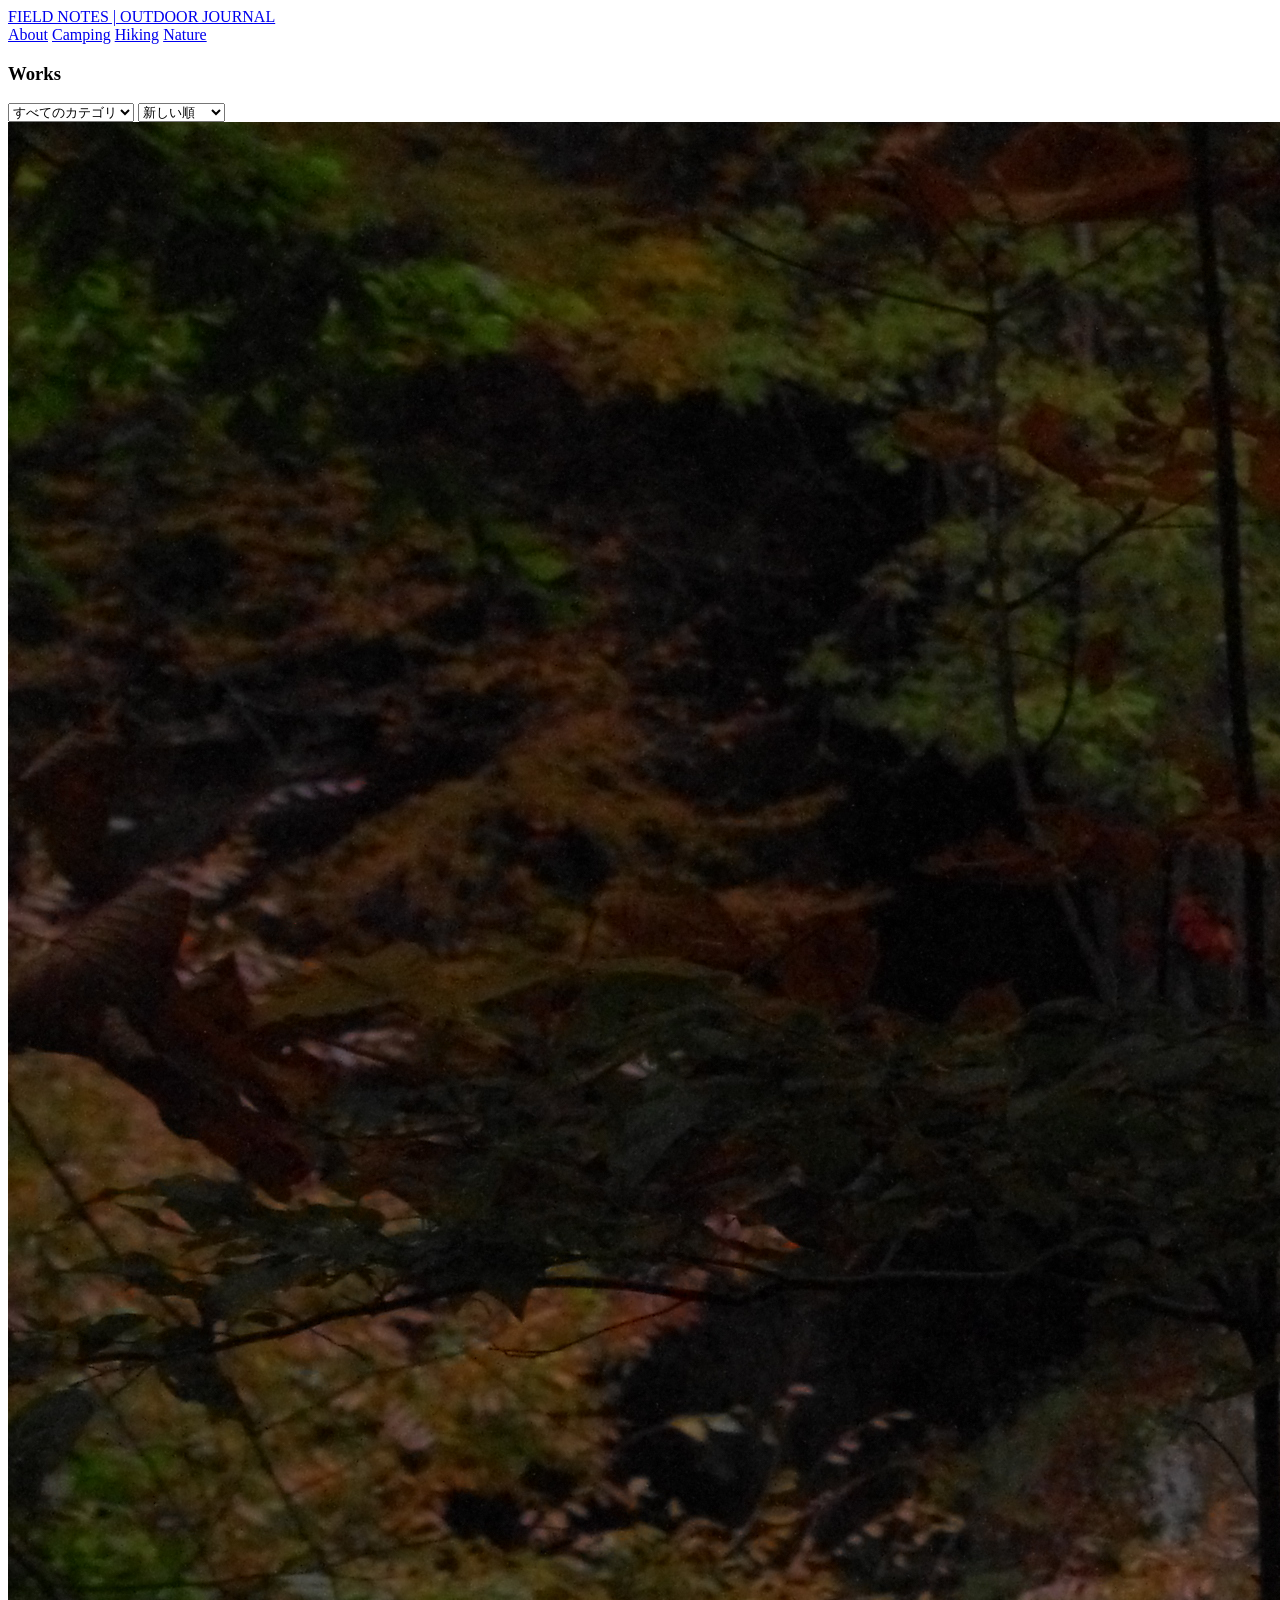
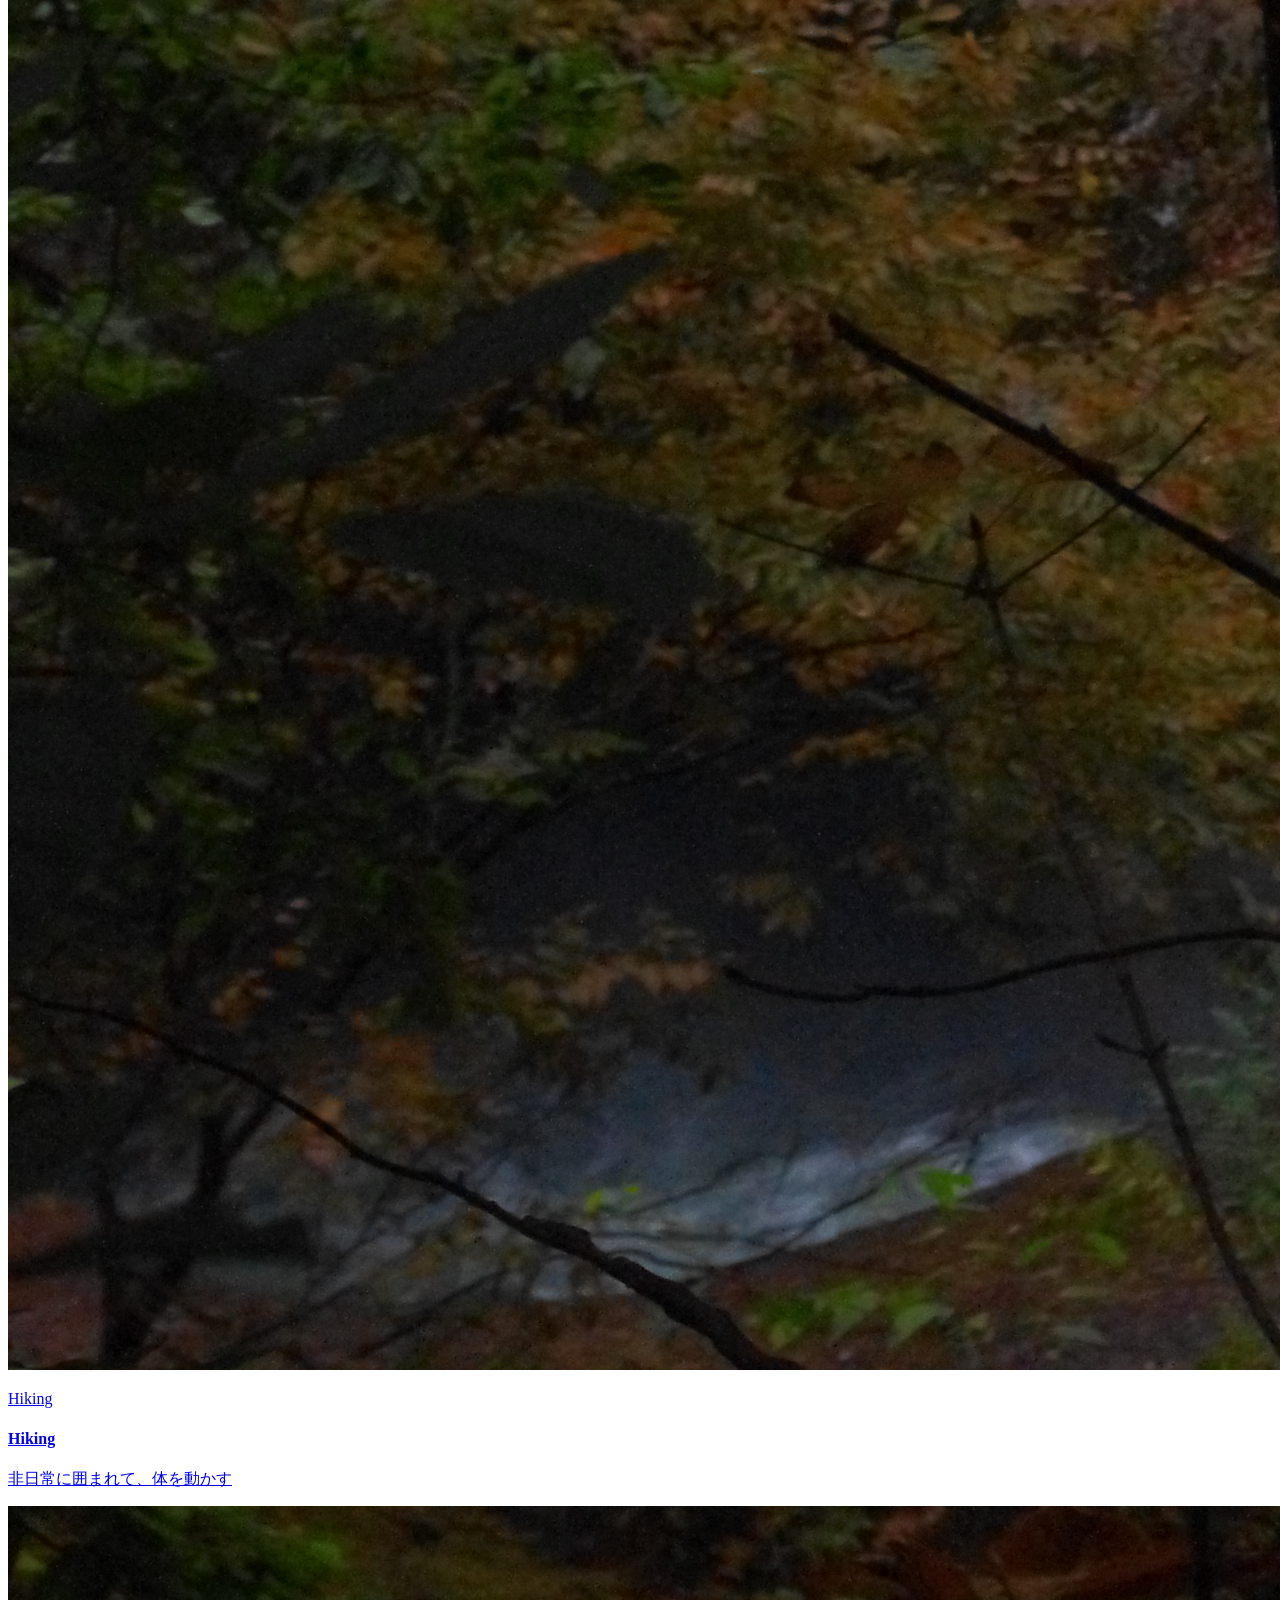
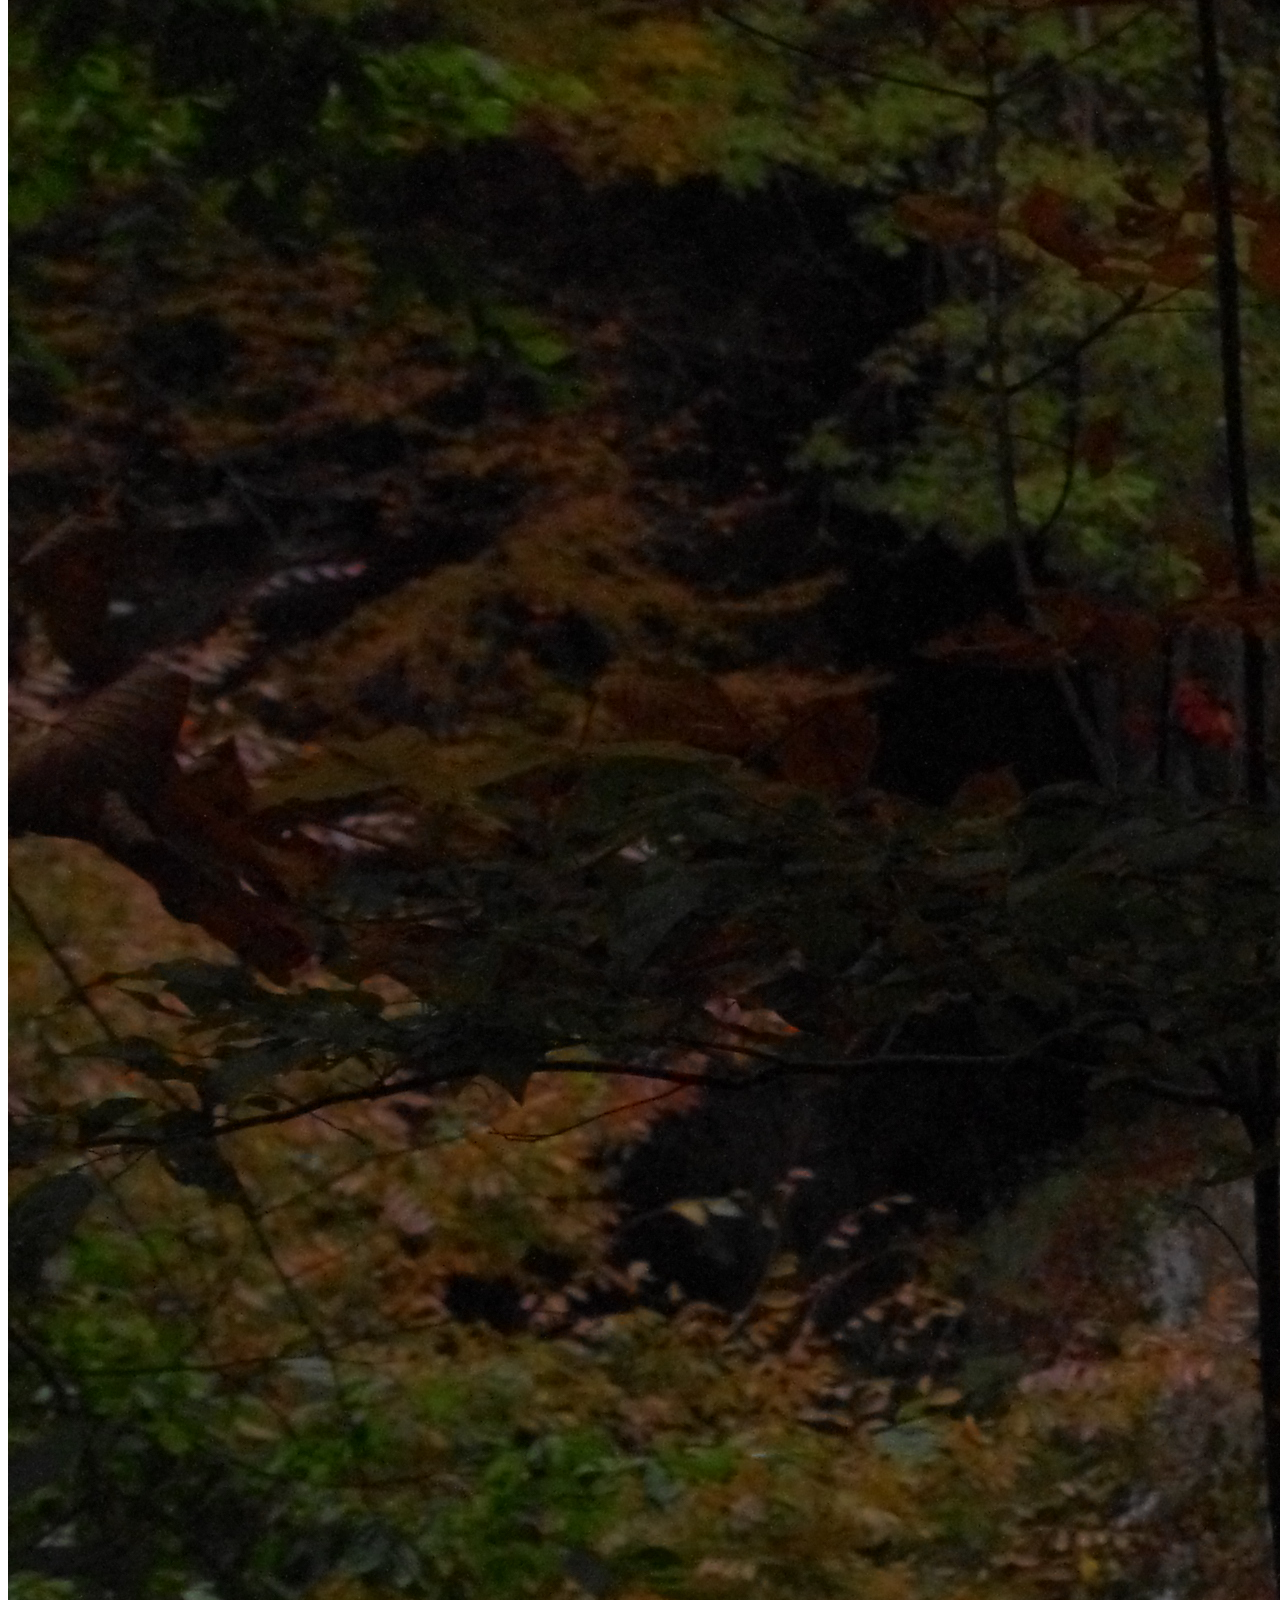
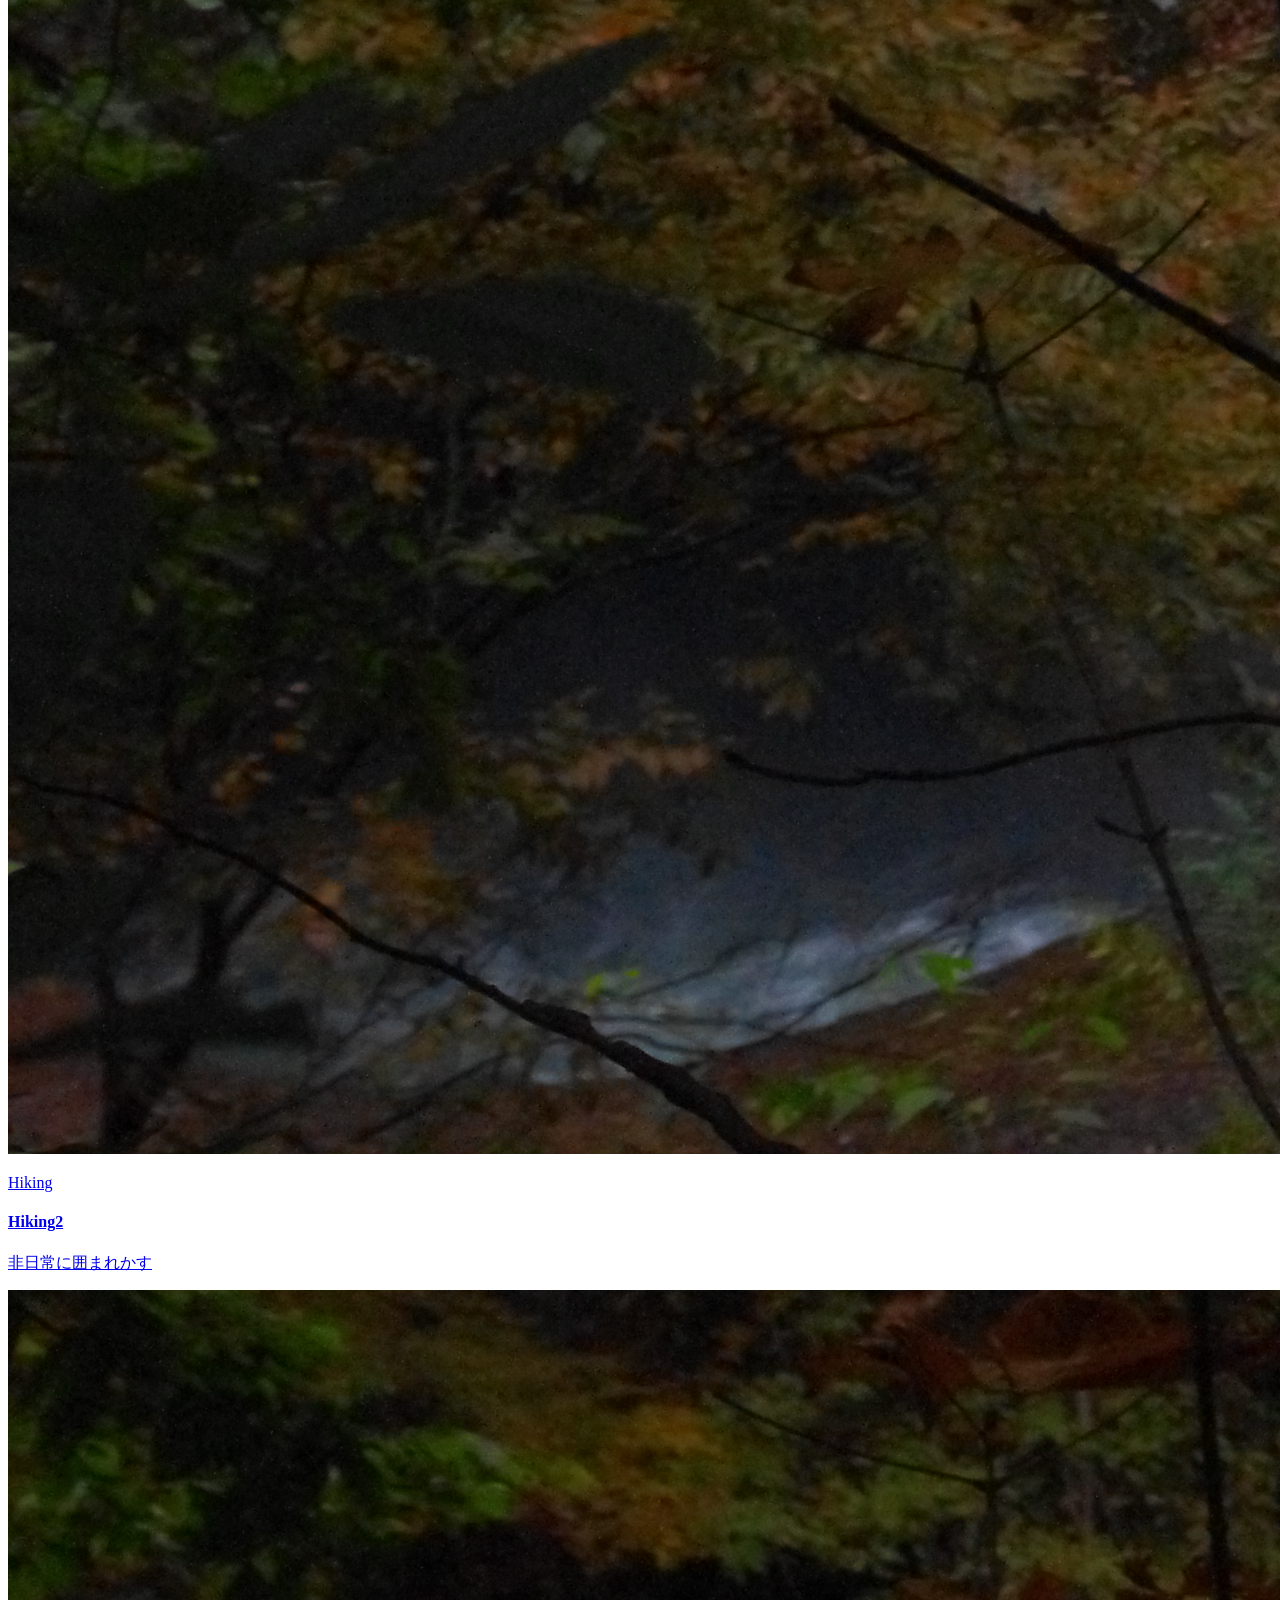
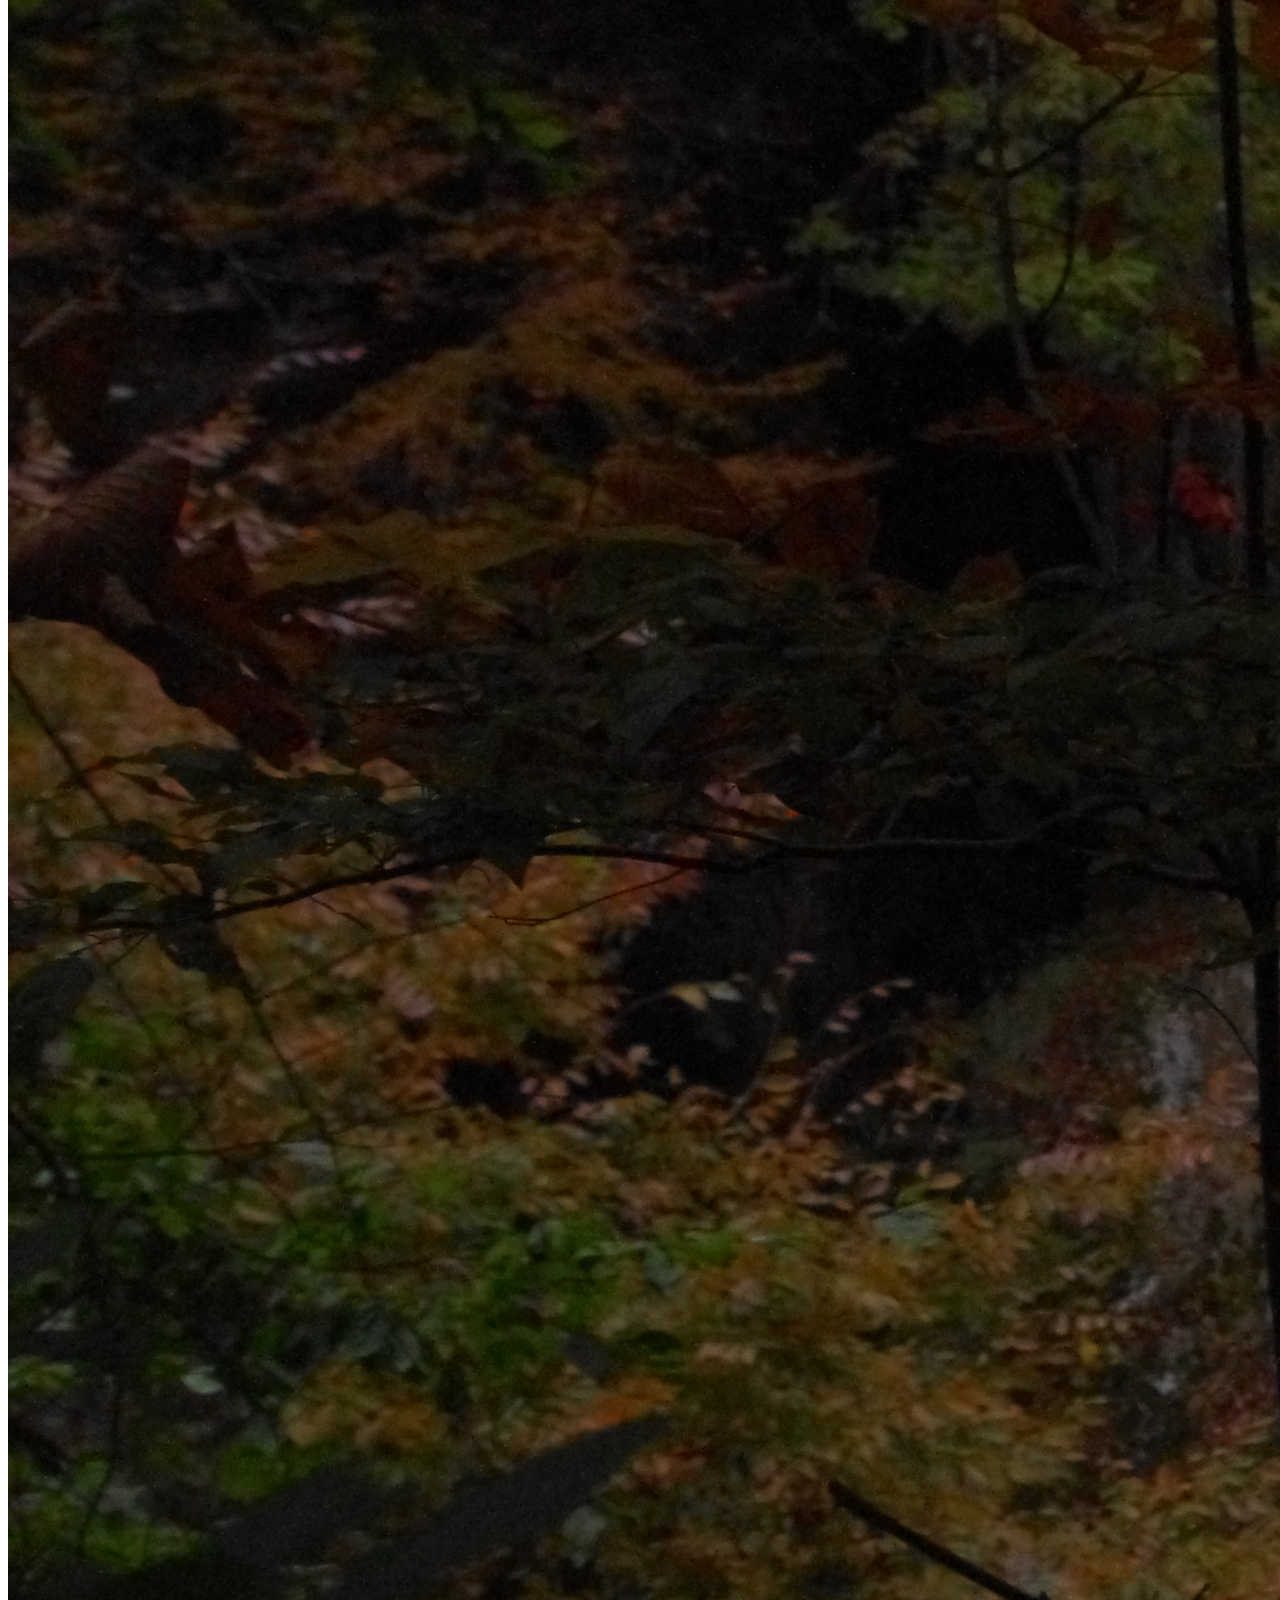
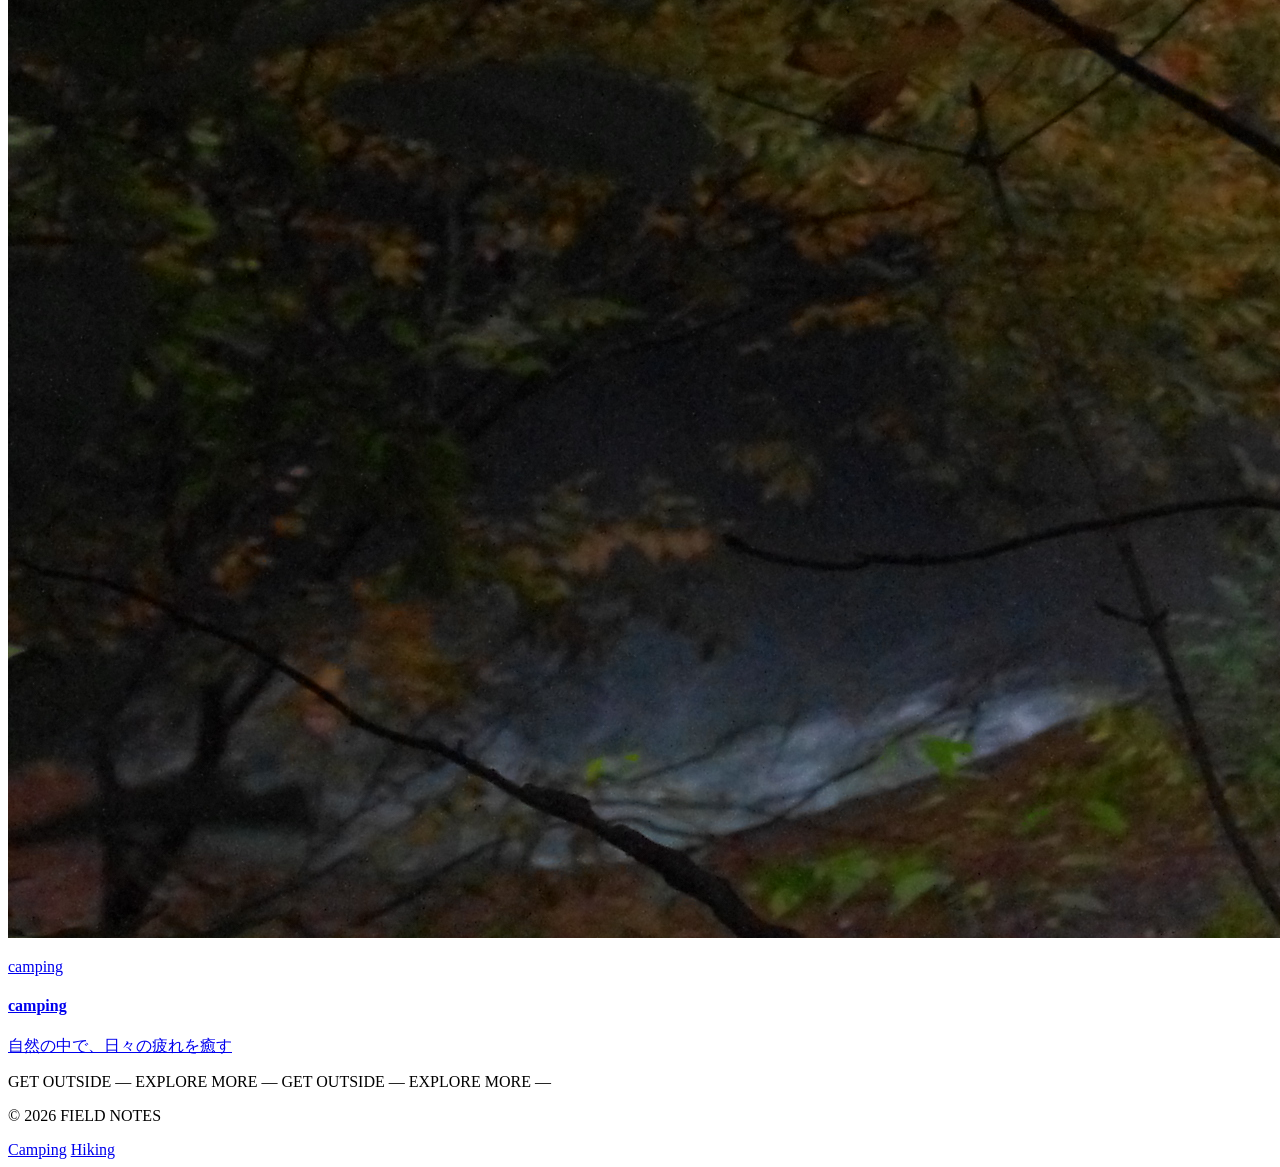
==== index.html @ 15b5d0ed "Add files via upload" ====
<!DOCTYPE html>
<html lang="ja">
<head>
    <meta charset="UTF-8">
    <meta name="viewport" content="width=device-width, initial-scale=1.0">
    <title>FIELD NOTES | Outdoor Journal</title>
    <link rel="stylesheet" href="style.css">
</head>
<body>

    <header>
        <a href="#" class="logo">FIELD NOTES | OUTDOOR JOURNAL</a>
        <nav>
            <a href="#about">About</a>
            <a href="#camping">Camping</a>
            <a href="#hiking">Hiking</a>
            <a href="#nature">Nature</a>
        </nav>
    </header>

    <main>
        <section id="works" class="works">
            <h3>Works</h3>
            
            <div class="works-controls">
                <select id="category">
                    <option value="all">すべてのカテゴリ</option>
                </select>
                <select id="sort">
                    <option value="new">新しい順</option>
                    <option value="old">古い順</option>
                    <option value="title">タイトル順</option>
                </select>
            </div>
            <div id="works-grid"></div>


        </section>
        <!--
        <section class="hero">
            <div class="hero-image">
                <img src="./自然 html 画像 1.JPG" alt="自然の風景">
            </div>
            <div class="hero-title">
                <p class="small-text">OUTDOOR JOURNAL / 2026</p>
                <h1>FIND YOUR<br>WILD.</h1>
                <p class="hero-description">
                    CAMPING × HIKING × NATURE
                </p>
            </div>
        </section>-->

        <section class="marquee">
            <div class="marquee-track">
                <span>GET OUTSIDE — EXPLORE MORE — </span>
                <span>GET OUTSIDE — EXPLORE MORE — </span>
                
            </div>
        </section>

    </main>

    <footer>
        <p>© 2026 FIELD NOTES</p>
        <div>
            <a href="#camping">Camping</a>
            <a href="#hiking">Hiking</a>
        </div>
    </footer>
    <script src="works.js"></script>
</body>
</html>
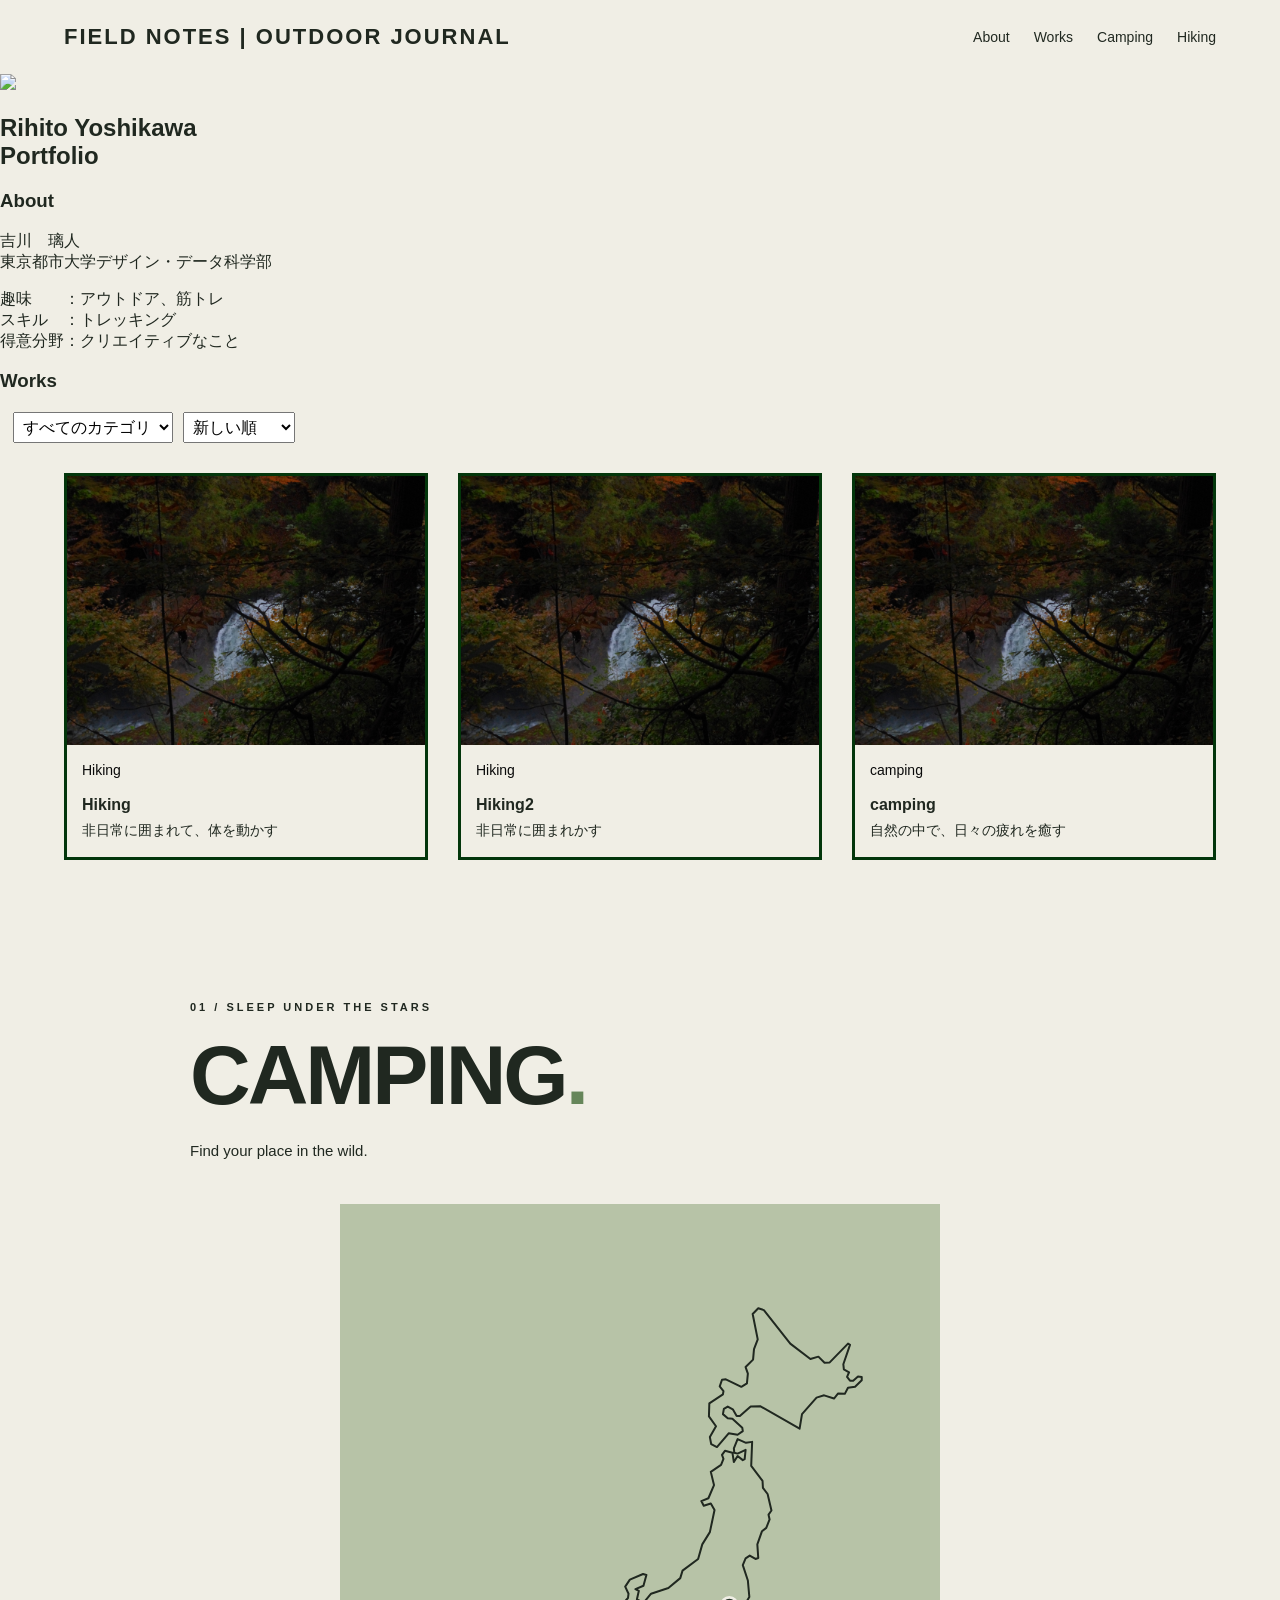
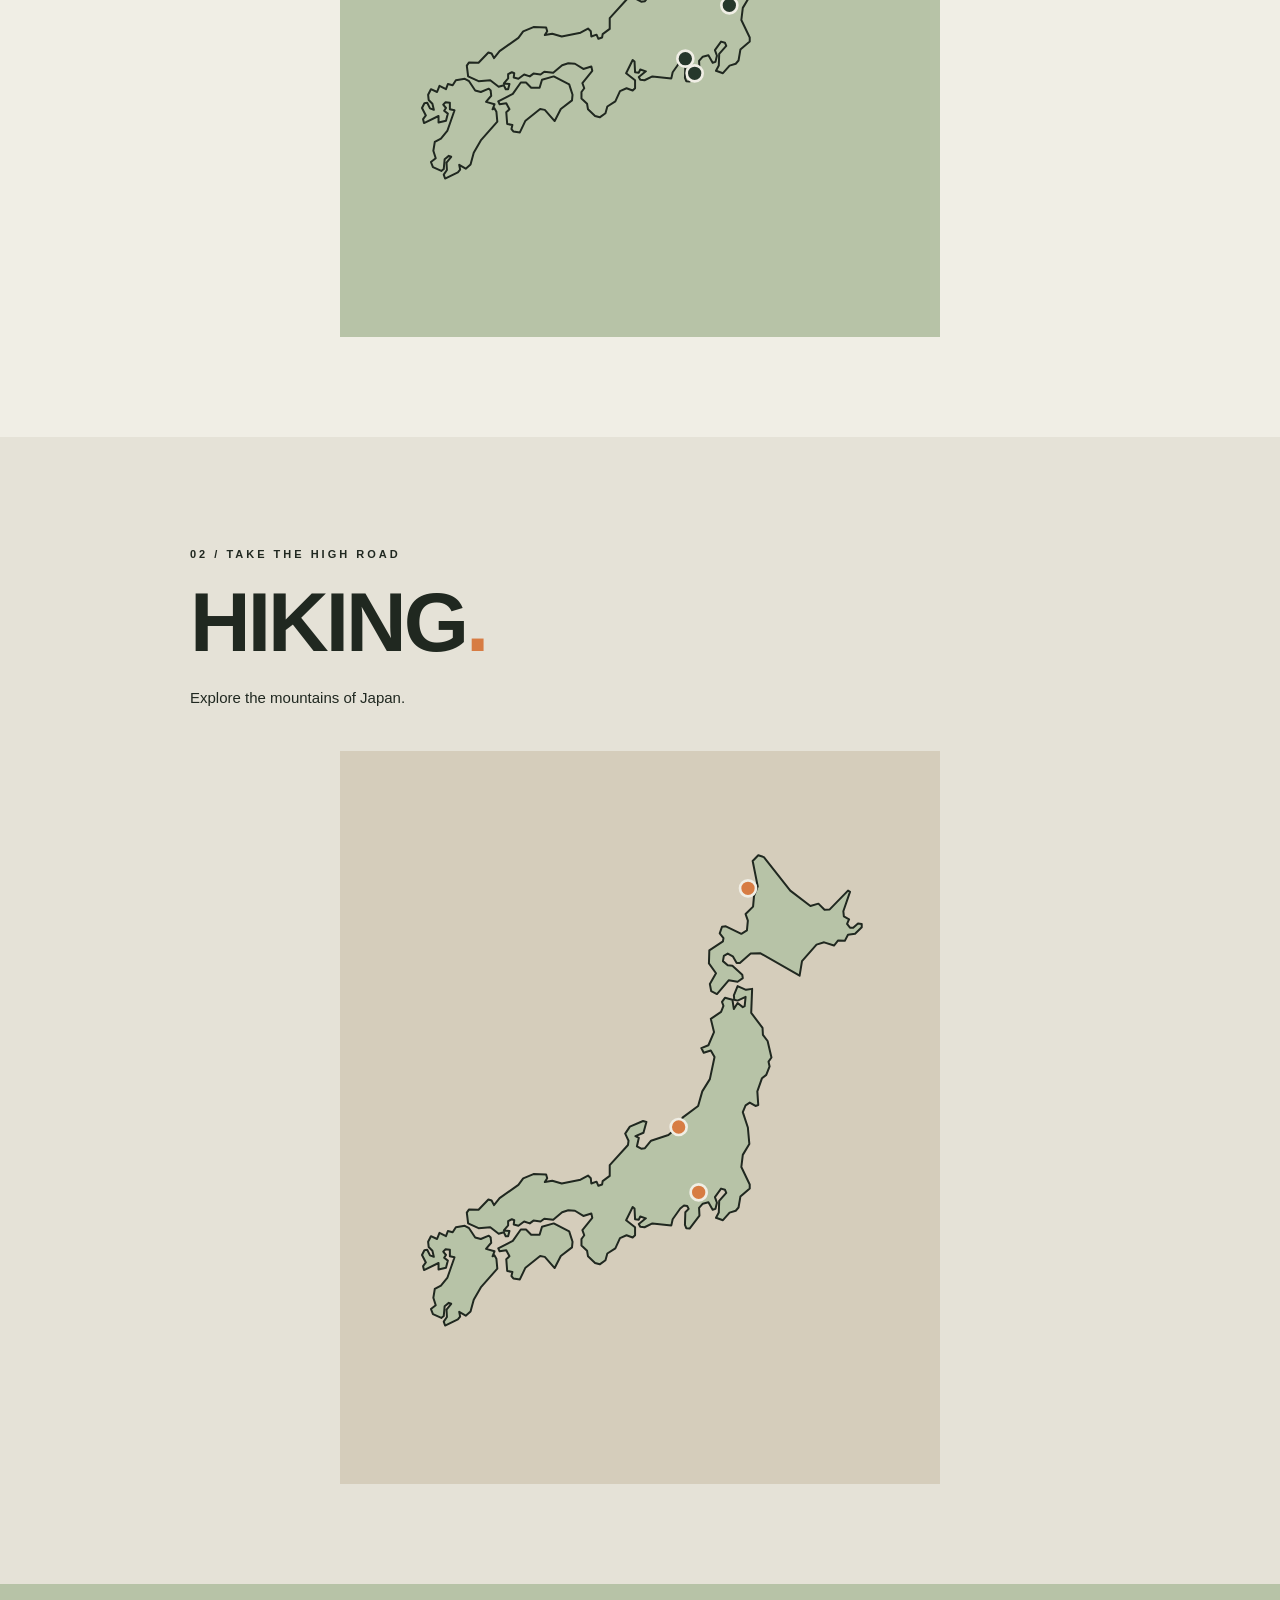
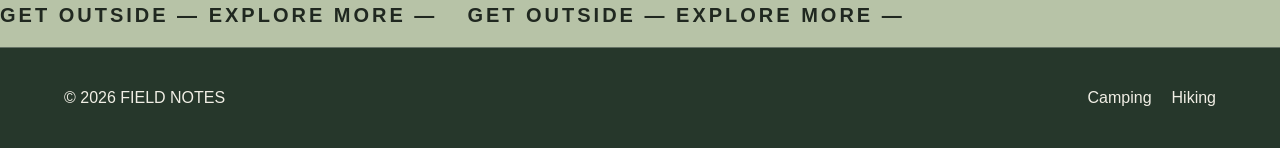
==== commit 41583c16: "Add files via upload" ====
--- a/index.html
+++ b/index.html
@@ -13,17 +13,38 @@
         <a href="#" class="logo">FIELD NOTES | OUTDOOR JOURNAL</a>
         <nav>
             <a href="#about">About</a>
+            <a href="#works">Works</a>
             <a href="#camping">Camping</a>
             <a href="#hiking">Hiking</a>
-            <a href="#nature">Nature</a>
         </nav>
     </header>
 
     <main>
+        <section id="top">
+            <img src="./media/top.jpg" width="80%">
+            <h1>
+                Rihito Yoshikawa<br>
+                Portfolio
+            </h1>
+            <p id="weather-icon"> </p>
+        </section>
+        <section id="about">
+        <h3>About</h3>
+        <p>
+            吉川　璃人<br>
+            東京都市大学デザイン・データ科学部
+        </p>
+        <p>
+            趣味　　：アウトドア、筋トレ<br>
+            スキル　：トレッキング<br>
+            得意分野：クリエイティブなこと
+        </p>
+        
+        </section>
         <section id="works" class="works">
             <h3>Works</h3>
-            
             <div class="works-controls">
+                
                 <select id="category">
                     <option value="all">すべてのカテゴリ</option>
                 </select>
@@ -37,6 +58,145 @@
 
 
         </section>
+
+        
+
+
+
+
+
+<!-- CAMPING SECTION -->
+<section id="camping" class="outdoor-section camping-section">
+
+    <div class="outdoor-heading">
+        <p class="outdoor-label">01 / SLEEP UNDER THE STARS</p>
+        <h2>CAMPING<span>.</span></h2>
+        <p>Find your place in the wild.</p>
+    </div>
+
+    <div class="outdoor-map-layout">
+
+        <div class="outdoor-map">
+            <svg id="camping-map"
+                 viewBox="0 0 420 520"
+                 xmlns="http://www.w3.org/2000/svg">
+
+                <!-- ここに前に送ってくれた日本地図のpathをすべて貼る -->
+            
+<!-- 日本地図の輪郭 -->
+<g class="japan-land">
+
+  <!-- 本州 -->
+  <path d="M294.1 163.4 L289.5 164.1 283.2 161.3 280.4 168.3 280.7 171.5 283.2 172.2 289.2 169.4 288.5 176.4 287.1 177.1 283.2 174 280.4 178.5 279.3 171.5 273.7 170.1 271.5 173.2 272.6 176.1 270.8 180.7 263.1 185.9 265.5 195.8 261.3 205.7 256 207.8 257.8 211.3 263.1 209.6 265.9 214.5 262.4 231.1 256.7 240.3 253.6 251.2 241.9 260 240.2 265.6 231.3 273 218.3 277.3 213.7 282.9 210.9 283.3 207.7 281.5 209.1 275.2 206.6 273.8 212.6 271.3 214.8 263.2 212.3 262.5 202.4 266.7 198.9 272 201.4 277.3 201 280.5 187.3 295.6 187.3 303.7 182 307.6 181.6 310.1 178.8 311.1 177.4 308 173.5 309.4 173.1 305.5 171 303.4 165.4 306.5 151.3 309.4 144.2 307.3 138.6 308.3 140.4 305.5 139.6 302.7 130.1 302.3 122.4 305.5 118.8 310.4 104.7 320.3 100.5 325.6 98.7 322.1 96.3 321.4 88.9 329.1 81.8 328.8 80.1 331.2 81.1 339.3 88.9 342.9 97.7 342.2 104 347.1 107.9 346 109.3 348.9 111.1 348.9 112.1 345 107.9 344.6 111.1 340.8 111.1 337.6 113.9 336.2 115.7 336.9 115.3 340.1 118.8 341.1 123.1 337.9 127.3 339.3 130.1 337.2 135.4 337.9 138.2 335.8 144.9 336.5 151.6 330.9 156.2 329.5 161.2 329.8 167.5 333.7 173.5 331.9 174.2 335.1 166.8 344.3 168.2 348.2 166.1 351 166.1 355.9 170.3 359.8 171 364 176.3 369 179.8 370 184.1 366.9 185.5 361.9 191.5 358 195 350.3 199.9 348.2 204.5 349.9 206.3 348.2 206.3 342.2 199.6 336.9 204.5 327 205.9 328.1 206.3 336.2 209.1 336.5 210.2 334.1 214.4 335.5 209.1 339.7 210.2 341.8 213.4 342.2 219.3 339.3 233.5 340.8 234.5 336.2 240.2 328.1 243 325.9 245.4 326.3 246.5 328.4 244 330.9 243.7 340.4 244.7 342.9 247.2 343.2 254.6 333.4 254.3 327.7 257.1 324.5 261.3 323.5 264.5 329.1 266.6 328.4 267.7 323.8 266.2 319.6 270.8 313.2 273.7 314 274.7 316.4 269.4 322.4 269.1 331.2 267 335.1 272.2 336.9 277.2 331.2 281.8 329.8 283.9 327.4 285.3 319.2 292.3 313.2 292.3 310.1 286 297 287.1 287.9 292 279.7 290.9 267.4 287.1 255.8 289.2 250.8 292.3 248.7 296.6 251.2 298.7 250.5 298 240.3 301.5 230.4 304.7 227.9 307.2 221.6 306.4 218 308.6 214.9 305.7 202.5 302.2 197.9 301.9 192.6 293.4 181.4 Z"/>
+
+  <!-- 北海道 -->
+  <path d="M367.5 90.7 366 89.7 352.3 103.8 348.4 104.1 343.8 99.5 337.8 101.3 322.7 89.7 302.9 64.6 298.7 63.2 294.5 67.5 298.3 86.5 295.5 93.9 294.8 101.7 289.2 107.3 290.9 112.2 290.2 119.6 286 122.1 274.4 116.5 271.5 116.8 269.8 121.8 272.6 125.3 272.2 127.8 262 134.5 261.7 144.3 267 151.7 262.4 159.8 263.4 165.1 267.7 167.3 276.5 157 283.2 158.1 287.1 155.3 286.7 152.8 279.3 146.1 275.8 145.7 272.2 142.6 272.9 138.7 275.8 136.9 279.6 139 282.5 144 284.9 144 293 136.9 300.1 136.6 329.7 153.5 331.5 142.6 342.4 130.2 348.1 128.5 355.5 130.9 358.6 127.1 363.6 127.4 366 122.8 371.3 122.1 376.3 117.2 376.3 114.7 373.5 114.4 369.9 117.5 367.5 117.5 365.3 114.7 366.8 111.2 362.9 109.1 362.5 105.2 Z"/>
+
+  <!-- 九州 -->
+  <path d="M78.6 341.1 71.9 342.2 69.5 346 65.9 345 64.5 348.9 59.6 346.4 57.8 351 53.2 348.9 51.1 353.1 51.5 357 54.3 359.8 55.4 364.4 52.5 363.3 50.4 359.1 48.3 359.4 46.5 363 49.4 368.6 47.3 371.4 48 374.3 58.9 369 58.9 373.9 64.5 372.5 65.9 367.2 63.1 365.1 64.5 363 62.4 360.5 64.2 358.7 67.4 359.1 67.4 364 70.9 364.7 65.6 379.9 60.7 385.9 56.1 388.4 55 395.1 56.8 400.7 53.2 403.5 54.7 407.4 61 410.2 62.8 408.8 63.5 401.4 66.6 398.9 68.4 399.6 64.9 403.9 65.2 409.5 62.8 413 63.8 415.9 73.4 411.3 75.1 409.2 74.4 405.6 79.3 408.5 82.9 405.3 85.3 396.5 90.6 387.3 103 373.2 102.3 365.8 100.9 363.3 99.4 364 100.9 360.2 94.5 358.4 98.4 353.8 98 349.9 96.6 348.5 90.6 351 86.4 349.9 81.8 342.9 Z"/>
+
+  <!-- 四国 -->
+  <path d="M156.9 345.3 145.3 339.3 136.5 341.8 134.7 347.8 128.4 347.8 124.5 343.9 120.6 343.9 114.6 352.4 103.7 358 104.7 360.2 109.7 359.4 112.1 364 109.7 366.1 110.4 375 114.3 375.7 113.6 378.8 115 380.6 119.9 381.3 124.1 372.5 135.1 363.7 138.6 364.4 146 372.8 150.6 363.7 159 357.3 159.4 353.1 Z"/>
+
+</g>
+
+<!-- マーカーは輪郭より後ろに隠れないよう最後に置く -->
+<g id="camping-markers"></g>
+
+        
+            </svg>
+        </div>
+
+        <article id="camping-popup" class="outdoor-popup"
+                 aria-live="polite">
+            <button type="button" class="popup-close"
+                    data-close="camping-popup"
+                    aria-label="閉じる">×</button>
+
+            <p id="camping-category" class="popup-category">
+                CAMPING SPOT
+            </p>
+            <h3 id="camping-name">Choose a destination</h3>
+            <p id="camping-location"></p>
+            <p id="camping-description">
+                地図上のマーカーを選択してください。
+            </p>
+        </article>
+
+    </div>
+</section>
+
+
+<!-- HIKING SECTION -->
+<section id="hiking" class="outdoor-section hiking-section">
+
+    <div class="outdoor-heading">
+        <p class="outdoor-label">02 / TAKE THE HIGH ROAD</p>
+        <h2>HIKING<span>.</span></h2>
+        <p>Explore the mountains of Japan.</p>
+    </div>
+
+    <div class="outdoor-map-layout">
+
+        <div class="outdoor-map">
+            <svg id="hiking-map"
+                 viewBox="0 0 420 520"
+                 xmlns="http://www.w3.org/2000/svg">
+
+                <!-- Campingと同じ日本地図のpathを貼る -->
+                 
+<!-- 日本地図の輪郭 -->
+<g class="japan-land">
+
+  <!-- 本州 -->
+  <path d="M294.1 163.4 L289.5 164.1 283.2 161.3 280.4 168.3 280.7 171.5 283.2 172.2 289.2 169.4 288.5 176.4 287.1 177.1 283.2 174 280.4 178.5 279.3 171.5 273.7 170.1 271.5 173.2 272.6 176.1 270.8 180.7 263.1 185.9 265.5 195.8 261.3 205.7 256 207.8 257.8 211.3 263.1 209.6 265.9 214.5 262.4 231.1 256.7 240.3 253.6 251.2 241.9 260 240.2 265.6 231.3 273 218.3 277.3 213.7 282.9 210.9 283.3 207.7 281.5 209.1 275.2 206.6 273.8 212.6 271.3 214.8 263.2 212.3 262.5 202.4 266.7 198.9 272 201.4 277.3 201 280.5 187.3 295.6 187.3 303.7 182 307.6 181.6 310.1 178.8 311.1 177.4 308 173.5 309.4 173.1 305.5 171 303.4 165.4 306.5 151.3 309.4 144.2 307.3 138.6 308.3 140.4 305.5 139.6 302.7 130.1 302.3 122.4 305.5 118.8 310.4 104.7 320.3 100.5 325.6 98.7 322.1 96.3 321.4 88.9 329.1 81.8 328.8 80.1 331.2 81.1 339.3 88.9 342.9 97.7 342.2 104 347.1 107.9 346 109.3 348.9 111.1 348.9 112.1 345 107.9 344.6 111.1 340.8 111.1 337.6 113.9 336.2 115.7 336.9 115.3 340.1 118.8 341.1 123.1 337.9 127.3 339.3 130.1 337.2 135.4 337.9 138.2 335.8 144.9 336.5 151.6 330.9 156.2 329.5 161.2 329.8 167.5 333.7 173.5 331.9 174.2 335.1 166.8 344.3 168.2 348.2 166.1 351 166.1 355.9 170.3 359.8 171 364 176.3 369 179.8 370 184.1 366.9 185.5 361.9 191.5 358 195 350.3 199.9 348.2 204.5 349.9 206.3 348.2 206.3 342.2 199.6 336.9 204.5 327 205.9 328.1 206.3 336.2 209.1 336.5 210.2 334.1 214.4 335.5 209.1 339.7 210.2 341.8 213.4 342.2 219.3 339.3 233.5 340.8 234.5 336.2 240.2 328.1 243 325.9 245.4 326.3 246.5 328.4 244 330.9 243.7 340.4 244.7 342.9 247.2 343.2 254.6 333.4 254.3 327.7 257.1 324.5 261.3 323.5 264.5 329.1 266.6 328.4 267.7 323.8 266.2 319.6 270.8 313.2 273.7 314 274.7 316.4 269.4 322.4 269.1 331.2 267 335.1 272.2 336.9 277.2 331.2 281.8 329.8 283.9 327.4 285.3 319.2 292.3 313.2 292.3 310.1 286 297 287.1 287.9 292 279.7 290.9 267.4 287.1 255.8 289.2 250.8 292.3 248.7 296.6 251.2 298.7 250.5 298 240.3 301.5 230.4 304.7 227.9 307.2 221.6 306.4 218 308.6 214.9 305.7 202.5 302.2 197.9 301.9 192.6 293.4 181.4 Z"/>
+
+  <!-- 北海道 -->
+  <path d="M367.5 90.7 366 89.7 352.3 103.8 348.4 104.1 343.8 99.5 337.8 101.3 322.7 89.7 302.9 64.6 298.7 63.2 294.5 67.5 298.3 86.5 295.5 93.9 294.8 101.7 289.2 107.3 290.9 112.2 290.2 119.6 286 122.1 274.4 116.5 271.5 116.8 269.8 121.8 272.6 125.3 272.2 127.8 262 134.5 261.7 144.3 267 151.7 262.4 159.8 263.4 165.1 267.7 167.3 276.5 157 283.2 158.1 287.1 155.3 286.7 152.8 279.3 146.1 275.8 145.7 272.2 142.6 272.9 138.7 275.8 136.9 279.6 139 282.5 144 284.9 144 293 136.9 300.1 136.6 329.7 153.5 331.5 142.6 342.4 130.2 348.1 128.5 355.5 130.9 358.6 127.1 363.6 127.4 366 122.8 371.3 122.1 376.3 117.2 376.3 114.7 373.5 114.4 369.9 117.5 367.5 117.5 365.3 114.7 366.8 111.2 362.9 109.1 362.5 105.2 Z"/>
+
+  <!-- 九州 -->
+  <path d="M78.6 341.1 71.9 342.2 69.5 346 65.9 345 64.5 348.9 59.6 346.4 57.8 351 53.2 348.9 51.1 353.1 51.5 357 54.3 359.8 55.4 364.4 52.5 363.3 50.4 359.1 48.3 359.4 46.5 363 49.4 368.6 47.3 371.4 48 374.3 58.9 369 58.9 373.9 64.5 372.5 65.9 367.2 63.1 365.1 64.5 363 62.4 360.5 64.2 358.7 67.4 359.1 67.4 364 70.9 364.7 65.6 379.9 60.7 385.9 56.1 388.4 55 395.1 56.8 400.7 53.2 403.5 54.7 407.4 61 410.2 62.8 408.8 63.5 401.4 66.6 398.9 68.4 399.6 64.9 403.9 65.2 409.5 62.8 413 63.8 415.9 73.4 411.3 75.1 409.2 74.4 405.6 79.3 408.5 82.9 405.3 85.3 396.5 90.6 387.3 103 373.2 102.3 365.8 100.9 363.3 99.4 364 100.9 360.2 94.5 358.4 98.4 353.8 98 349.9 96.6 348.5 90.6 351 86.4 349.9 81.8 342.9 Z"/>
+
+  <!-- 四国 -->
+  <path d="M156.9 345.3 145.3 339.3 136.5 341.8 134.7 347.8 128.4 347.8 124.5 343.9 120.6 343.9 114.6 352.4 103.7 358 104.7 360.2 109.7 359.4 112.1 364 109.7 366.1 110.4 375 114.3 375.7 113.6 378.8 115 380.6 119.9 381.3 124.1 372.5 135.1 363.7 138.6 364.4 146 372.8 150.6 363.7 159 357.3 159.4 353.1 Z"/>
+
+</g>
+
+<!-- マーカーは輪郭より後ろに隠れないよう最後に置く -->
+<g id="camping-markers"></g>
+
+                <!-- path部分だけ同じものを使う -->
+
+                <g id="hiking-markers"></g>
+            </svg>
+        </div>
+
+        <article id="hiking-popup" class="outdoor-popup"
+                 aria-live="polite">
+            <button type="button" class="popup-close"
+                    data-close="hiking-popup"
+                    aria-label="閉じる">×</button>
+
+            <p id="hiking-category" class="popup-category">
+                HIKING SPOT
+            </p>
+            <h3 id="hiking-name">Choose a destination</h3>
+            <p id="hiking-location"></p>
+            <p id="hiking-description">
+                地図上のマーカーを選択してください。
+            </p>
+        </article>
+
+    </div>
+</section>
+
+
+
+
+
+
+
+
         <!--
         <section class="hero">
             <div class="hero-image">
--- a/style.css
+++ b/style.css
@@ -0,0 +1,384 @@
+
+/* Base */
+body {
+    margin: 0;
+    background-color: #F0EEE5;
+    color: #202820;
+    font-family: Arial, sans-serif;
+}
+
+a {
+    color: inherit;
+    text-decoration: none;
+}
+
+img {
+    max-width: 100%;
+}
+
+/*Works*/
+#works-grid {
+    display: grid;
+    grid-template-columns: repeat(3, 1fr);
+    gap: 30px;
+    padding: 0 5%;
+}
+.work-card img {
+    width: 100%;
+    aspect-ratio:  4 / 3;
+    object-fit: cover;
+    display: block;
+}
+.work-card {
+    border: 3px solid #03360b;
+    margin-bottom: 30px;
+}
+.work-card h4 {
+    margin: 15px 15px 5px;
+}
+.work-card p {
+    margin: 0 15px 15px;
+    font-size: 14px;
+    line-height: 1.6;
+}
+.work-card:hover {
+    opacity: 0.7;
+}
+
+.works-controls {
+    display: flex;
+    gap: 10px;
+    margin-top: 20px;
+    margin-bottom: 30px;
+    margin-left: 1%;
+}
+.works-controls select {
+    padding: 5px;
+    font-size: 16px;
+
+}
+.work-category {
+    font-size: 4px;
+    padding-top: 14px;
+    color: #0a0a0a;
+}
+.work-year {
+    font-size: 10px;
+    padding-top: 10px;
+    color: #000000;
+}
+
+/*スマートフォン*/
+@media screen and (max-width: 600px) {
+    #top { 
+        padding-top: 80px;
+    }
+
+    #top img {
+        width: 100%;
+    }
+
+    #works-grid {
+        grid-template-columns: 1fr;
+    }
+
+    #works-controls {
+        flex-direction: column;
+    }
+}
+
+
+
+/*天気*/
+#weather-icon {
+    font-size: 30px;
+    margin:0;
+}
+
+
+/* Header */
+header {
+    display: flex;
+    justify-content: space-between;
+    align-items: center;
+    padding: 24px 5%;
+    background-color: #F0EEE5;
+}
+
+.logo {
+    font-size: 22px;
+    font-weight: bold;
+    letter-spacing: 2px;
+}
+
+nav {
+    display: flex;
+    gap: 24px;
+}
+
+nav a {
+    font-size: 14px;
+}
+
+
+/* Moving Text */
+.marquee {
+    overflow: hidden;
+    padding: 20px 0;
+    background-color: #B7C3A7;
+    color: #202820;
+}
+
+.marquee-track {
+    display: flex;
+    width: max-content;
+    gap: 30px;
+    animation: move-text 20s linear infinite;
+}
+
+.marquee-track span {
+    font-size: 20px;
+    font-weight: bold;
+    letter-spacing: 3px;
+}
+
+@keyframes move-text {
+    from {
+        transform: translateX(0);
+    }
+    to {
+        transform: translateX(-50%);
+    }
+}
+
+/* Sections */
+.section {
+    padding: 100px 7%;
+}
+
+.section-title {
+    display: flex;
+    align-items: baseline;
+    gap: 20px;
+    border-bottom: 1px solid #A8ADA2;
+    margin-bottom: 50px;
+}
+
+.section-title p {
+    font-size: 14px;
+}
+
+.section-title h2 {
+    font-size: 42px;
+    margin: 15px 0;
+}
+
+/* About */
+.about-content {
+    max-width: 850px;
+    margin-left: auto;
+}
+
+.about-content h3 {
+    font-size: 48px;
+    line-height: 1.2;
+    margin-bottom: 30px;
+}
+
+.about-content p {
+    font-size: 17px;
+    line-height: 2;
+    margin-bottom: 25px;
+}
+
+
+
+/* Footer */
+footer {
+    display: flex;
+    justify-content: space-between;
+    align-items: center;
+    padding: 25px 5%;
+    background-color: #26372B;
+    color: #F0EEE5;
+    border-top: 1px solid #657265;
+}
+
+footer div {
+    display: flex;
+    gap: 20px;
+}
+
+
+
+/* =========================
+   CAMPING & HIKING MAPS
+========================= */
+
+.outdoor-section {
+    padding: 100px 7%;
+    color: #202820;
+}
+
+.camping-section {
+    background-color: #F0EEE5;
+}
+
+.hiking-section {
+    background-color: #E5E2D7;
+}
+
+.outdoor-heading {
+    max-width: 900px;
+    margin: 0 auto 40px;
+}
+
+.outdoor-label {
+    font-size: 11px;
+    font-weight: bold;
+    letter-spacing: 3px;
+}
+
+.outdoor-heading h2 {
+    margin: 20px 0;
+    font-size: clamp(42px, 8vw, 84px);
+    line-height: 1;
+    letter-spacing: -3px;
+}
+
+.camping-section .outdoor-heading h2 span {
+    color: #66865A;
+}
+
+.hiking-section .outdoor-heading h2 span {
+    color: #D77C43;
+}
+
+.outdoor-heading > p:last-child {
+    font-size: 15px;
+    line-height: 1.8;
+}
+
+.outdoor-map-layout {
+    max-width: 950px;
+    margin: 0 auto;
+}
+
+.outdoor-map {
+    max-width: 560px;
+    margin: 0 auto;
+    padding: 20px;
+    background-color: #B7C3A7;
+}
+
+.hiking-section .outdoor-map {
+    background-color: #D5CDBB;
+}
+
+.outdoor-map svg {
+    display: block;
+    width: 100%;
+    height: auto;
+}
+
+/* Map markers */
+
+.outdoor-marker {
+    cursor: pointer;
+    stroke: #F0EEE5;
+    stroke-width: 2;
+    transition: r 0.2s ease;
+}
+
+.camping-marker {
+    fill: #26372B;
+}
+
+.hiking-marker {
+    fill: #D77C43;
+}
+
+.outdoor-marker:hover,
+.outdoor-marker:focus {
+    stroke: #FFFFFF;
+    stroke-width: 4;
+    outline: none;
+}
+
+/* Popup */
+
+.outdoor-popup {
+    display: none;
+    position: relative;
+    max-width: 560px;
+    margin: 20px auto 0;
+    padding: 30px;
+    border: 1px solid #A8ADA2;
+    background-color: #FAF9F4;
+}
+
+.outdoor-popup.show {
+    display: block;
+}
+
+.popup-category {
+    color: #66865A;
+    font-size: 11px;
+    font-weight: bold;
+    letter-spacing: 2px;
+}
+
+.hiking-section .popup-category {
+    color: #D77C43;
+}
+
+.outdoor-popup h3 {
+    margin: 12px 0;
+    font-size: 30px;
+}
+
+.outdoor-popup p {
+    font-size: 14px;
+    line-height: 1.8;
+}
+
+.popup-close {
+    position: absolute;
+    top: 10px;
+    right: 15px;
+    border: none;
+    background: transparent;
+    color: #202820;
+    font-size: 28px;
+    cursor: pointer;
+}
+
+@media (max-width: 600px) {
+    .outdoor-section {
+        padding: 65px 5%;
+    }
+
+    .outdoor-heading h2 {
+        letter-spacing: -1px;
+    }
+
+    .outdoor-map {
+        padding: 8px;
+    }
+
+    .outdoor-popup {
+        padding: 24px 20px;
+    }
+
+    .outdoor-popup h3 {
+        font-size: 24px;
+    }
+}
+
+
+.japan-land path {
+    fill: #B7C3A7;
+    stroke: #202820;
+    stroke-width: 1.5;
+    stroke-linejoin: round;
+}
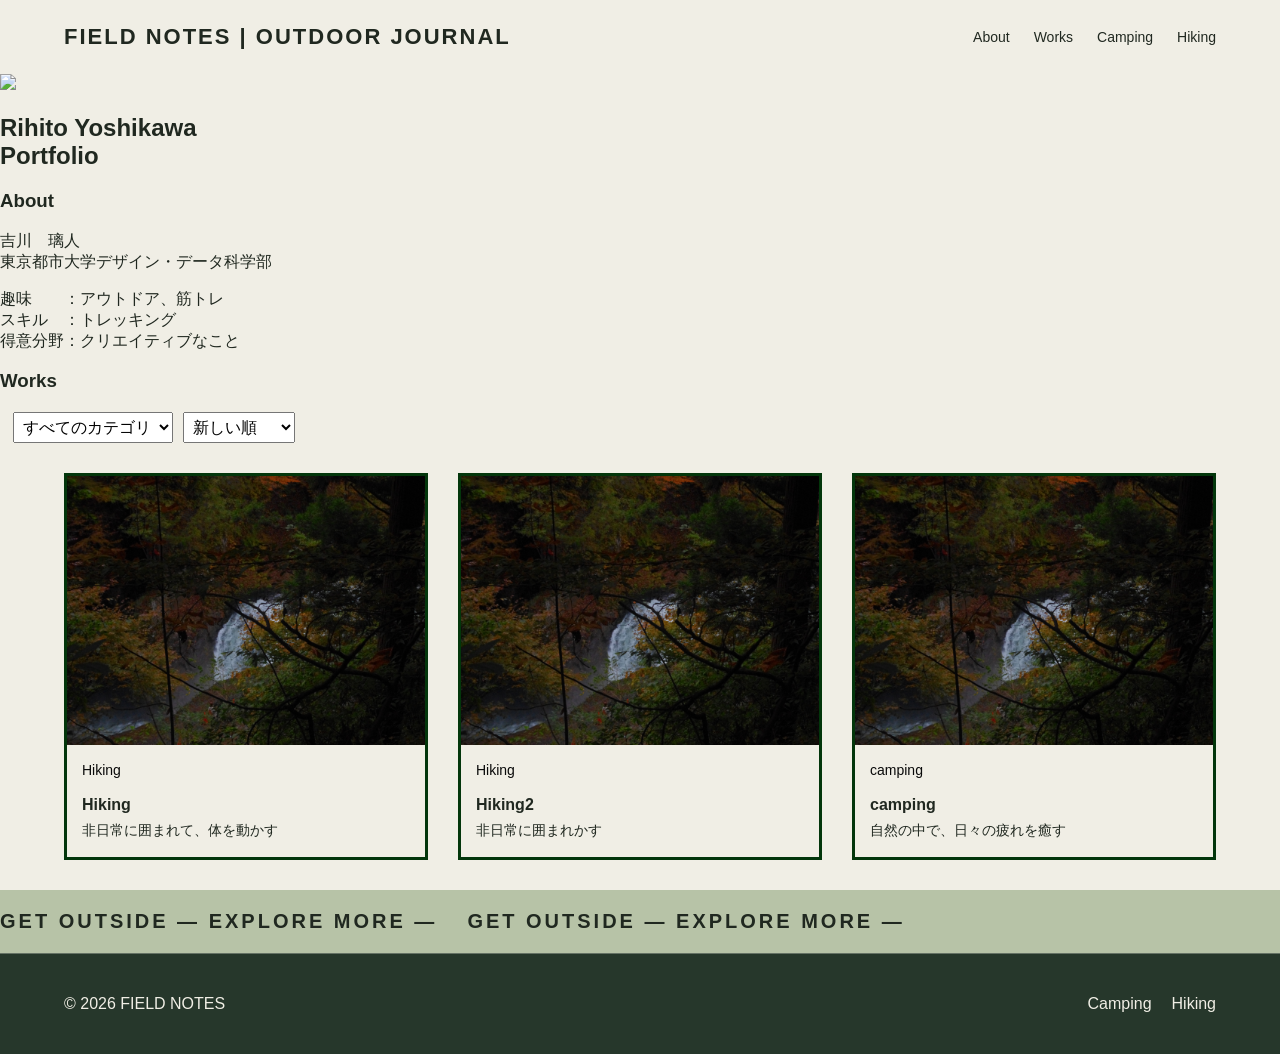
==== commit 8ce51b11: "Add files via upload" ====
--- a/index.html
+++ b/index.html
@@ -65,130 +65,10 @@
 
 
 
-<!-- CAMPING SECTION -->
-<section id="camping" class="outdoor-section camping-section">
-
-    <div class="outdoor-heading">
-        <p class="outdoor-label">01 / SLEEP UNDER THE STARS</p>
-        <h2>CAMPING<span>.</span></h2>
-        <p>Find your place in the wild.</p>
-    </div>
-
-    <div class="outdoor-map-layout">
-
-        <div class="outdoor-map">
-            <svg id="camping-map"
-                 viewBox="0 0 420 520"
-                 xmlns="http://www.w3.org/2000/svg">
-
-                <!-- ここに前に送ってくれた日本地図のpathをすべて貼る -->
-            
-<!-- 日本地図の輪郭 -->
-<g class="japan-land">
-
-  <!-- 本州 -->
-  <path d="M294.1 163.4 L289.5 164.1 283.2 161.3 280.4 168.3 280.7 171.5 283.2 172.2 289.2 169.4 288.5 176.4 287.1 177.1 283.2 174 280.4 178.5 279.3 171.5 273.7 170.1 271.5 173.2 272.6 176.1 270.8 180.7 263.1 185.9 265.5 195.8 261.3 205.7 256 207.8 257.8 211.3 263.1 209.6 265.9 214.5 262.4 231.1 256.7 240.3 253.6 251.2 241.9 260 240.2 265.6 231.3 273 218.3 277.3 213.7 282.9 210.9 283.3 207.7 281.5 209.1 275.2 206.6 273.8 212.6 271.3 214.8 263.2 212.3 262.5 202.4 266.7 198.9 272 201.4 277.3 201 280.5 187.3 295.6 187.3 303.7 182 307.6 181.6 310.1 178.8 311.1 177.4 308 173.5 309.4 173.1 305.5 171 303.4 165.4 306.5 151.3 309.4 144.2 307.3 138.6 308.3 140.4 305.5 139.6 302.7 130.1 302.3 122.4 305.5 118.8 310.4 104.7 320.3 100.5 325.6 98.7 322.1 96.3 321.4 88.9 329.1 81.8 328.8 80.1 331.2 81.1 339.3 88.9 342.9 97.7 342.2 104 347.1 107.9 346 109.3 348.9 111.1 348.9 112.1 345 107.9 344.6 111.1 340.8 111.1 337.6 113.9 336.2 115.7 336.9 115.3 340.1 118.8 341.1 123.1 337.9 127.3 339.3 130.1 337.2 135.4 337.9 138.2 335.8 144.9 336.5 151.6 330.9 156.2 329.5 161.2 329.8 167.5 333.7 173.5 331.9 174.2 335.1 166.8 344.3 168.2 348.2 166.1 351 166.1 355.9 170.3 359.8 171 364 176.3 369 179.8 370 184.1 366.9 185.5 361.9 191.5 358 195 350.3 199.9 348.2 204.5 349.9 206.3 348.2 206.3 342.2 199.6 336.9 204.5 327 205.9 328.1 206.3 336.2 209.1 336.5 210.2 334.1 214.4 335.5 209.1 339.7 210.2 341.8 213.4 342.2 219.3 339.3 233.5 340.8 234.5 336.2 240.2 328.1 243 325.9 245.4 326.3 246.5 328.4 244 330.9 243.7 340.4 244.7 342.9 247.2 343.2 254.6 333.4 254.3 327.7 257.1 324.5 261.3 323.5 264.5 329.1 266.6 328.4 267.7 323.8 266.2 319.6 270.8 313.2 273.7 314 274.7 316.4 269.4 322.4 269.1 331.2 267 335.1 272.2 336.9 277.2 331.2 281.8 329.8 283.9 327.4 285.3 319.2 292.3 313.2 292.3 310.1 286 297 287.1 287.9 292 279.7 290.9 267.4 287.1 255.8 289.2 250.8 292.3 248.7 296.6 251.2 298.7 250.5 298 240.3 301.5 230.4 304.7 227.9 307.2 221.6 306.4 218 308.6 214.9 305.7 202.5 302.2 197.9 301.9 192.6 293.4 181.4 Z"/>
-
-  <!-- 北海道 -->
-  <path d="M367.5 90.7 366 89.7 352.3 103.8 348.4 104.1 343.8 99.5 337.8 101.3 322.7 89.7 302.9 64.6 298.7 63.2 294.5 67.5 298.3 86.5 295.5 93.9 294.8 101.7 289.2 107.3 290.9 112.2 290.2 119.6 286 122.1 274.4 116.5 271.5 116.8 269.8 121.8 272.6 125.3 272.2 127.8 262 134.5 261.7 144.3 267 151.7 262.4 159.8 263.4 165.1 267.7 167.3 276.5 157 283.2 158.1 287.1 155.3 286.7 152.8 279.3 146.1 275.8 145.7 272.2 142.6 272.9 138.7 275.8 136.9 279.6 139 282.5 144 284.9 144 293 136.9 300.1 136.6 329.7 153.5 331.5 142.6 342.4 130.2 348.1 128.5 355.5 130.9 358.6 127.1 363.6 127.4 366 122.8 371.3 122.1 376.3 117.2 376.3 114.7 373.5 114.4 369.9 117.5 367.5 117.5 365.3 114.7 366.8 111.2 362.9 109.1 362.5 105.2 Z"/>
-
-  <!-- 九州 -->
-  <path d="M78.6 341.1 71.9 342.2 69.5 346 65.9 345 64.5 348.9 59.6 346.4 57.8 351 53.2 348.9 51.1 353.1 51.5 357 54.3 359.8 55.4 364.4 52.5 363.3 50.4 359.1 48.3 359.4 46.5 363 49.4 368.6 47.3 371.4 48 374.3 58.9 369 58.9 373.9 64.5 372.5 65.9 367.2 63.1 365.1 64.5 363 62.4 360.5 64.2 358.7 67.4 359.1 67.4 364 70.9 364.7 65.6 379.9 60.7 385.9 56.1 388.4 55 395.1 56.8 400.7 53.2 403.5 54.7 407.4 61 410.2 62.8 408.8 63.5 401.4 66.6 398.9 68.4 399.6 64.9 403.9 65.2 409.5 62.8 413 63.8 415.9 73.4 411.3 75.1 409.2 74.4 405.6 79.3 408.5 82.9 405.3 85.3 396.5 90.6 387.3 103 373.2 102.3 365.8 100.9 363.3 99.4 364 100.9 360.2 94.5 358.4 98.4 353.8 98 349.9 96.6 348.5 90.6 351 86.4 349.9 81.8 342.9 Z"/>
-
-  <!-- 四国 -->
-  <path d="M156.9 345.3 145.3 339.3 136.5 341.8 134.7 347.8 128.4 347.8 124.5 343.9 120.6 343.9 114.6 352.4 103.7 358 104.7 360.2 109.7 359.4 112.1 364 109.7 366.1 110.4 375 114.3 375.7 113.6 378.8 115 380.6 119.9 381.3 124.1 372.5 135.1 363.7 138.6 364.4 146 372.8 150.6 363.7 159 357.3 159.4 353.1 Z"/>
-
-</g>
-
-<!-- マーカーは輪郭より後ろに隠れないよう最後に置く -->
-<g id="camping-markers"></g>
-
-        
-            </svg>
-        </div>
-
-        <article id="camping-popup" class="outdoor-popup"
-                 aria-live="polite">
-            <button type="button" class="popup-close"
-                    data-close="camping-popup"
-                    aria-label="閉じる">×</button>
-
-            <p id="camping-category" class="popup-category">
-                CAMPING SPOT
-            </p>
-            <h3 id="camping-name">Choose a destination</h3>
-            <p id="camping-location"></p>
-            <p id="camping-description">
-                地図上のマーカーを選択してください。
-            </p>
-        </article>
-
-    </div>
-</section>
 
 
-<!-- HIKING SECTION -->
-<section id="hiking" class="outdoor-section hiking-section">
 
-    <div class="outdoor-heading">
-        <p class="outdoor-label">02 / TAKE THE HIGH ROAD</p>
-        <h2>HIKING<span>.</span></h2>
-        <p>Explore the mountains of Japan.</p>
-    </div>
 
-    <div class="outdoor-map-layout">
-
-        <div class="outdoor-map">
-            <svg id="hiking-map"
-                 viewBox="0 0 420 520"
-                 xmlns="http://www.w3.org/2000/svg">
-
-                <!-- Campingと同じ日本地図のpathを貼る -->
-                 
-<!-- 日本地図の輪郭 -->
-<g class="japan-land">
-
-  <!-- 本州 -->
-  <path d="M294.1 163.4 L289.5 164.1 283.2 161.3 280.4 168.3 280.7 171.5 283.2 172.2 289.2 169.4 288.5 176.4 287.1 177.1 283.2 174 280.4 178.5 279.3 171.5 273.7 170.1 271.5 173.2 272.6 176.1 270.8 180.7 263.1 185.9 265.5 195.8 261.3 205.7 256 207.8 257.8 211.3 263.1 209.6 265.9 214.5 262.4 231.1 256.7 240.3 253.6 251.2 241.9 260 240.2 265.6 231.3 273 218.3 277.3 213.7 282.9 210.9 283.3 207.7 281.5 209.1 275.2 206.6 273.8 212.6 271.3 214.8 263.2 212.3 262.5 202.4 266.7 198.9 272 201.4 277.3 201 280.5 187.3 295.6 187.3 303.7 182 307.6 181.6 310.1 178.8 311.1 177.4 308 173.5 309.4 173.1 305.5 171 303.4 165.4 306.5 151.3 309.4 144.2 307.3 138.6 308.3 140.4 305.5 139.6 302.7 130.1 302.3 122.4 305.5 118.8 310.4 104.7 320.3 100.5 325.6 98.7 322.1 96.3 321.4 88.9 329.1 81.8 328.8 80.1 331.2 81.1 339.3 88.9 342.9 97.7 342.2 104 347.1 107.9 346 109.3 348.9 111.1 348.9 112.1 345 107.9 344.6 111.1 340.8 111.1 337.6 113.9 336.2 115.7 336.9 115.3 340.1 118.8 341.1 123.1 337.9 127.3 339.3 130.1 337.2 135.4 337.9 138.2 335.8 144.9 336.5 151.6 330.9 156.2 329.5 161.2 329.8 167.5 333.7 173.5 331.9 174.2 335.1 166.8 344.3 168.2 348.2 166.1 351 166.1 355.9 170.3 359.8 171 364 176.3 369 179.8 370 184.1 366.9 185.5 361.9 191.5 358 195 350.3 199.9 348.2 204.5 349.9 206.3 348.2 206.3 342.2 199.6 336.9 204.5 327 205.9 328.1 206.3 336.2 209.1 336.5 210.2 334.1 214.4 335.5 209.1 339.7 210.2 341.8 213.4 342.2 219.3 339.3 233.5 340.8 234.5 336.2 240.2 328.1 243 325.9 245.4 326.3 246.5 328.4 244 330.9 243.7 340.4 244.7 342.9 247.2 343.2 254.6 333.4 254.3 327.7 257.1 324.5 261.3 323.5 264.5 329.1 266.6 328.4 267.7 323.8 266.2 319.6 270.8 313.2 273.7 314 274.7 316.4 269.4 322.4 269.1 331.2 267 335.1 272.2 336.9 277.2 331.2 281.8 329.8 283.9 327.4 285.3 319.2 292.3 313.2 292.3 310.1 286 297 287.1 287.9 292 279.7 290.9 267.4 287.1 255.8 289.2 250.8 292.3 248.7 296.6 251.2 298.7 250.5 298 240.3 301.5 230.4 304.7 227.9 307.2 221.6 306.4 218 308.6 214.9 305.7 202.5 302.2 197.9 301.9 192.6 293.4 181.4 Z"/>
-
-  <!-- 北海道 -->
-  <path d="M367.5 90.7 366 89.7 352.3 103.8 348.4 104.1 343.8 99.5 337.8 101.3 322.7 89.7 302.9 64.6 298.7 63.2 294.5 67.5 298.3 86.5 295.5 93.9 294.8 101.7 289.2 107.3 290.9 112.2 290.2 119.6 286 122.1 274.4 116.5 271.5 116.8 269.8 121.8 272.6 125.3 272.2 127.8 262 134.5 261.7 144.3 267 151.7 262.4 159.8 263.4 165.1 267.7 167.3 276.5 157 283.2 158.1 287.1 155.3 286.7 152.8 279.3 146.1 275.8 145.7 272.2 142.6 272.9 138.7 275.8 136.9 279.6 139 282.5 144 284.9 144 293 136.9 300.1 136.6 329.7 153.5 331.5 142.6 342.4 130.2 348.1 128.5 355.5 130.9 358.6 127.1 363.6 127.4 366 122.8 371.3 122.1 376.3 117.2 376.3 114.7 373.5 114.4 369.9 117.5 367.5 117.5 365.3 114.7 366.8 111.2 362.9 109.1 362.5 105.2 Z"/>
-
-  <!-- 九州 -->
-  <path d="M78.6 341.1 71.9 342.2 69.5 346 65.9 345 64.5 348.9 59.6 346.4 57.8 351 53.2 348.9 51.1 353.1 51.5 357 54.3 359.8 55.4 364.4 52.5 363.3 50.4 359.1 48.3 359.4 46.5 363 49.4 368.6 47.3 371.4 48 374.3 58.9 369 58.9 373.9 64.5 372.5 65.9 367.2 63.1 365.1 64.5 363 62.4 360.5 64.2 358.7 67.4 359.1 67.4 364 70.9 364.7 65.6 379.9 60.7 385.9 56.1 388.4 55 395.1 56.8 400.7 53.2 403.5 54.7 407.4 61 410.2 62.8 408.8 63.5 401.4 66.6 398.9 68.4 399.6 64.9 403.9 65.2 409.5 62.8 413 63.8 415.9 73.4 411.3 75.1 409.2 74.4 405.6 79.3 408.5 82.9 405.3 85.3 396.5 90.6 387.3 103 373.2 102.3 365.8 100.9 363.3 99.4 364 100.9 360.2 94.5 358.4 98.4 353.8 98 349.9 96.6 348.5 90.6 351 86.4 349.9 81.8 342.9 Z"/>
-
-  <!-- 四国 -->
-  <path d="M156.9 345.3 145.3 339.3 136.5 341.8 134.7 347.8 128.4 347.8 124.5 343.9 120.6 343.9 114.6 352.4 103.7 358 104.7 360.2 109.7 359.4 112.1 364 109.7 366.1 110.4 375 114.3 375.7 113.6 378.8 115 380.6 119.9 381.3 124.1 372.5 135.1 363.7 138.6 364.4 146 372.8 150.6 363.7 159 357.3 159.4 353.1 Z"/>
-
-</g>
-
-<!-- マーカーは輪郭より後ろに隠れないよう最後に置く -->
-<g id="camping-markers"></g>
-
-                <!-- path部分だけ同じものを使う -->
-
-                <g id="hiking-markers"></g>
-            </svg>
-        </div>
-
-        <article id="hiking-popup" class="outdoor-popup"
-                 aria-live="polite">
-            <button type="button" class="popup-close"
-                    data-close="hiking-popup"
-                    aria-label="閉じる">×</button>
-
-            <p id="hiking-category" class="popup-category">
-                HIKING SPOT
-            </p>
-            <h3 id="hiking-name">Choose a destination</h3>
-            <p id="hiking-location"></p>
-            <p id="hiking-description">
-                地図上のマーカーを選択してください。
-            </p>
-        </article>
-
-    </div>
-</section>
 
 
 
--- a/style.css
+++ b/style.css
@@ -82,7 +82,7 @@
         grid-template-columns: 1fr;
     }
 
-    #works-controls {
+    .works-controls {
         flex-direction: column;
     }
 }
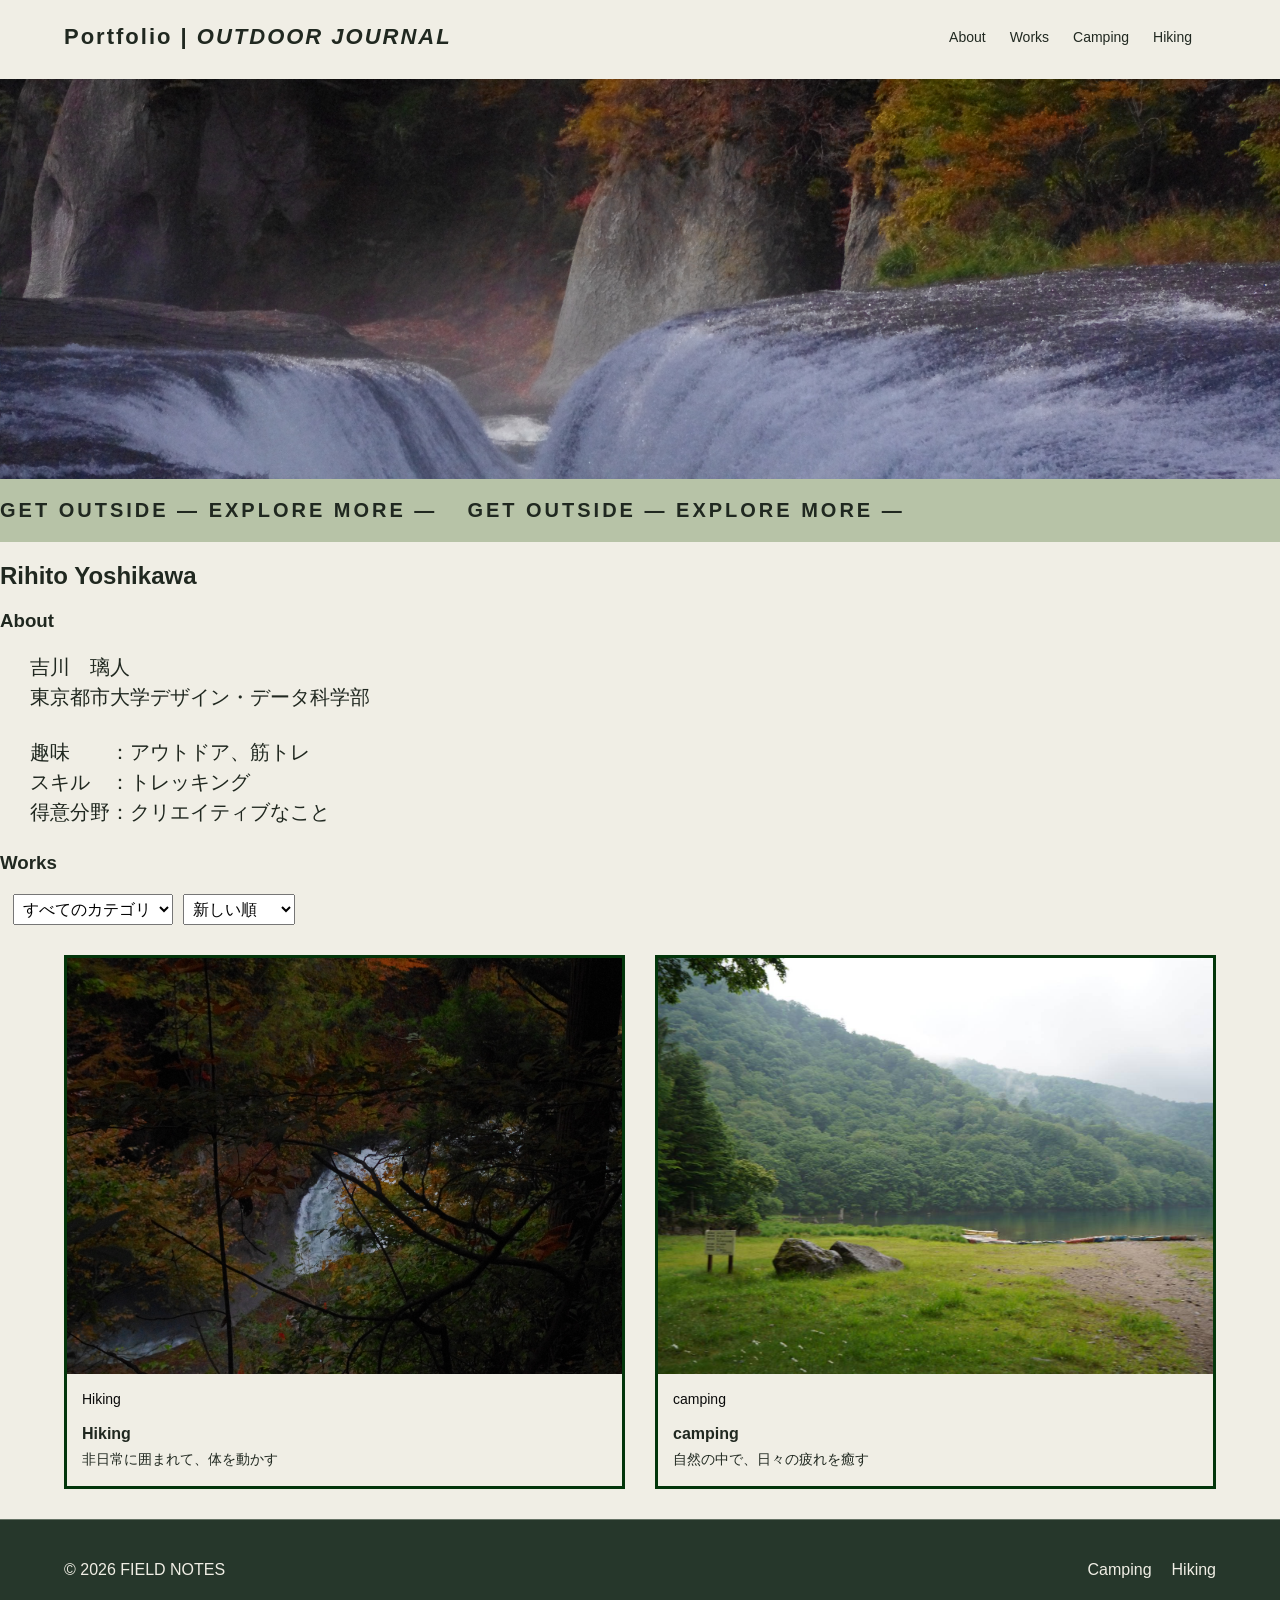
==== commit 518a8262: "Add files via upload" ====
--- a/index.html
+++ b/index.html
@@ -10,35 +10,45 @@
 <body>
 
     <header>
-        <a href="#" class="logo">FIELD NOTES | OUTDOOR JOURNAL</a>
+        <a href="#" class="logo">Portfolio | <i>OUTDOOR JOURNAL</i></a>
         <nav>
             <a href="#about">About</a>
             <a href="#works">Works</a>
             <a href="#camping">Camping</a>
             <a href="#hiking">Hiking</a>
+            <a id="weather-icon"> </a>
         </nav>
     </header>
 
     <main>
-        <section id="top">
-            <img src="./media/top.jpg" width="80%">
-            <h1>
-                Rihito Yoshikawa<br>
-                Portfolio
+        <section id="top" class="top">
+            <img src="IMGP3155.JPG" width="100%">
+           
+        </section>
+        <section class="marquee">
+            <div class="marquee-track">
+                <span>GET OUTSIDE — EXPLORE MORE — </span>
+                <span>GET OUTSIDE — EXPLORE MORE — </span>
+                
+            </div>
+        </section>
+
+        <section id="about">
+             <h1>
+                Rihito Yoshikawa<br>                
             </h1>
-            <p id="weather-icon"> </p>
-        </section>
-        <section id="about">
-        <h3>About</h3>
-        <p>
-            吉川　璃人<br>
-            東京都市大学デザイン・データ科学部
-        </p>
-        <p>
-            趣味　　：アウトドア、筋トレ<br>
-            スキル　：トレッキング<br>
-            得意分野：クリエイティブなこと
-        </p>
+            <h3>About</h3>
+            <div class="about-content">
+                <p>
+                    吉川　璃人<br>
+                    東京都市大学デザイン・データ科学部
+                </p>
+                <p>
+                    趣味　　：アウトドア、筋トレ<br>
+                    スキル　：トレッキング<br>
+                    得意分野：クリエイティブなこと
+                </p>
+            </div>
         
         </section>
         <section id="works" class="works">
@@ -59,45 +69,6 @@
 
         </section>
 
-        
-
-
-
-
-
-
-
-
-
-
-
-
-
-
-
-
-
-        <!--
-        <section class="hero">
-            <div class="hero-image">
-                <img src="./自然 html 画像 1.JPG" alt="自然の風景">
-            </div>
-            <div class="hero-title">
-                <p class="small-text">OUTDOOR JOURNAL / 2026</p>
-                <h1>FIND YOUR<br>WILD.</h1>
-                <p class="hero-description">
-                    CAMPING × HIKING × NATURE
-                </p>
-            </div>
-        </section>-->
-
-        <section class="marquee">
-            <div class="marquee-track">
-                <span>GET OUTSIDE — EXPLORE MORE — </span>
-                <span>GET OUTSIDE — EXPLORE MORE — </span>
-                
-            </div>
-        </section>
 
     </main>
 
--- a/style.css
+++ b/style.css
@@ -16,10 +16,27 @@
     max-width: 100%;
 }
 
+/*About*/
+#top {
+    padding-top: 5px;
+
+}
+.top h1 {
+    margin: 10px;
+}
+
+.top img {
+    object-fit: cover;
+    height: 400px;
+    width: 100%;
+    display: block;
+    
+}
+
 /*Works*/
 #works-grid {
     display: grid;
-    grid-template-columns: repeat(3, 1fr);
+    grid-template-columns: repeat(2, 1fr);
     gap: 30px;
     padding: 0 5%;
 }
@@ -91,8 +108,9 @@
 
 /*天気*/
 #weather-icon {
-    font-size: 30px;
+    font-size: 20px;
     margin:0;
+
 }
 
 
@@ -176,18 +194,18 @@
 /* About */
 .about-content {
     max-width: 850px;
-    margin-left: auto;
+    margin-left: 30px;
 }
 
 .about-content h3 {
-    font-size: 48px;
+    font-size: 100pt;
     line-height: 1.2;
     margin-bottom: 30px;
 }
 
 .about-content p {
-    font-size: 17px;
-    line-height: 2;
+    font-size: 20px;
+    line-height: 1.5;
     margin-bottom: 25px;
 }
 
